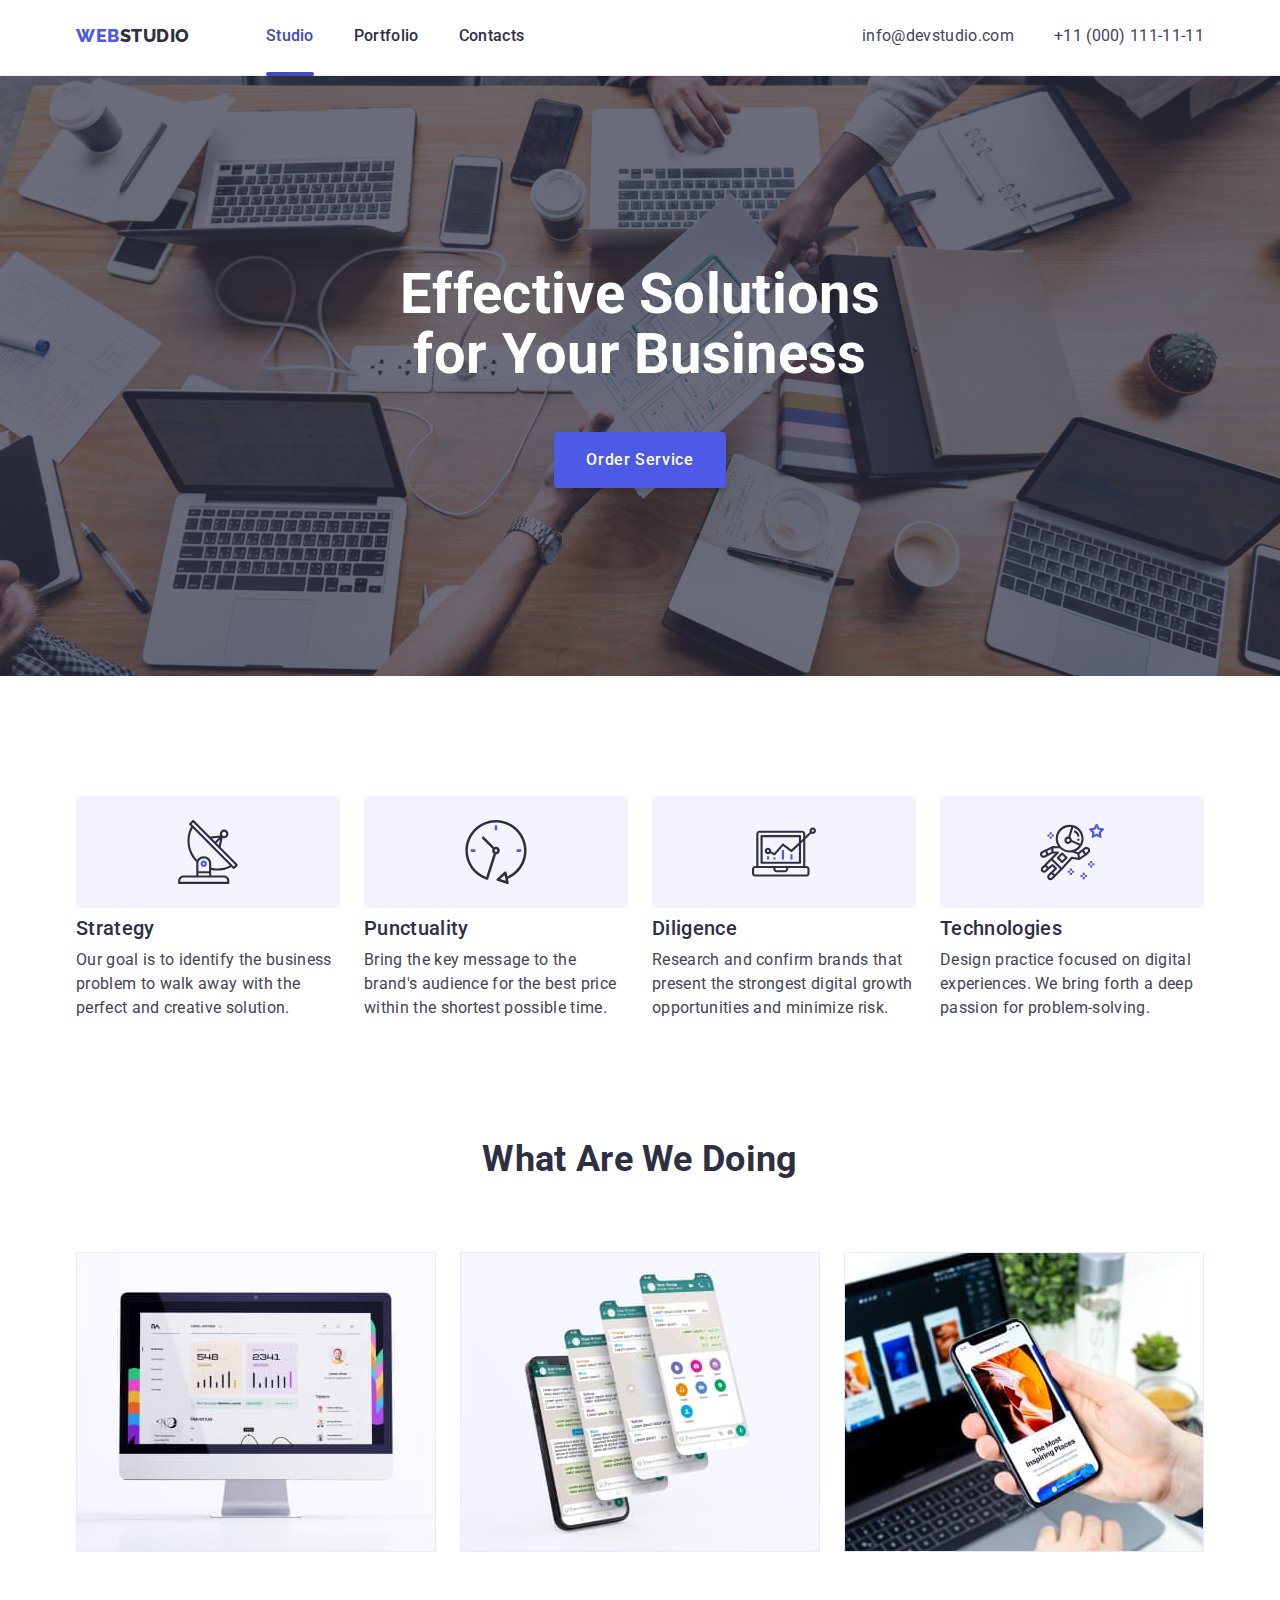
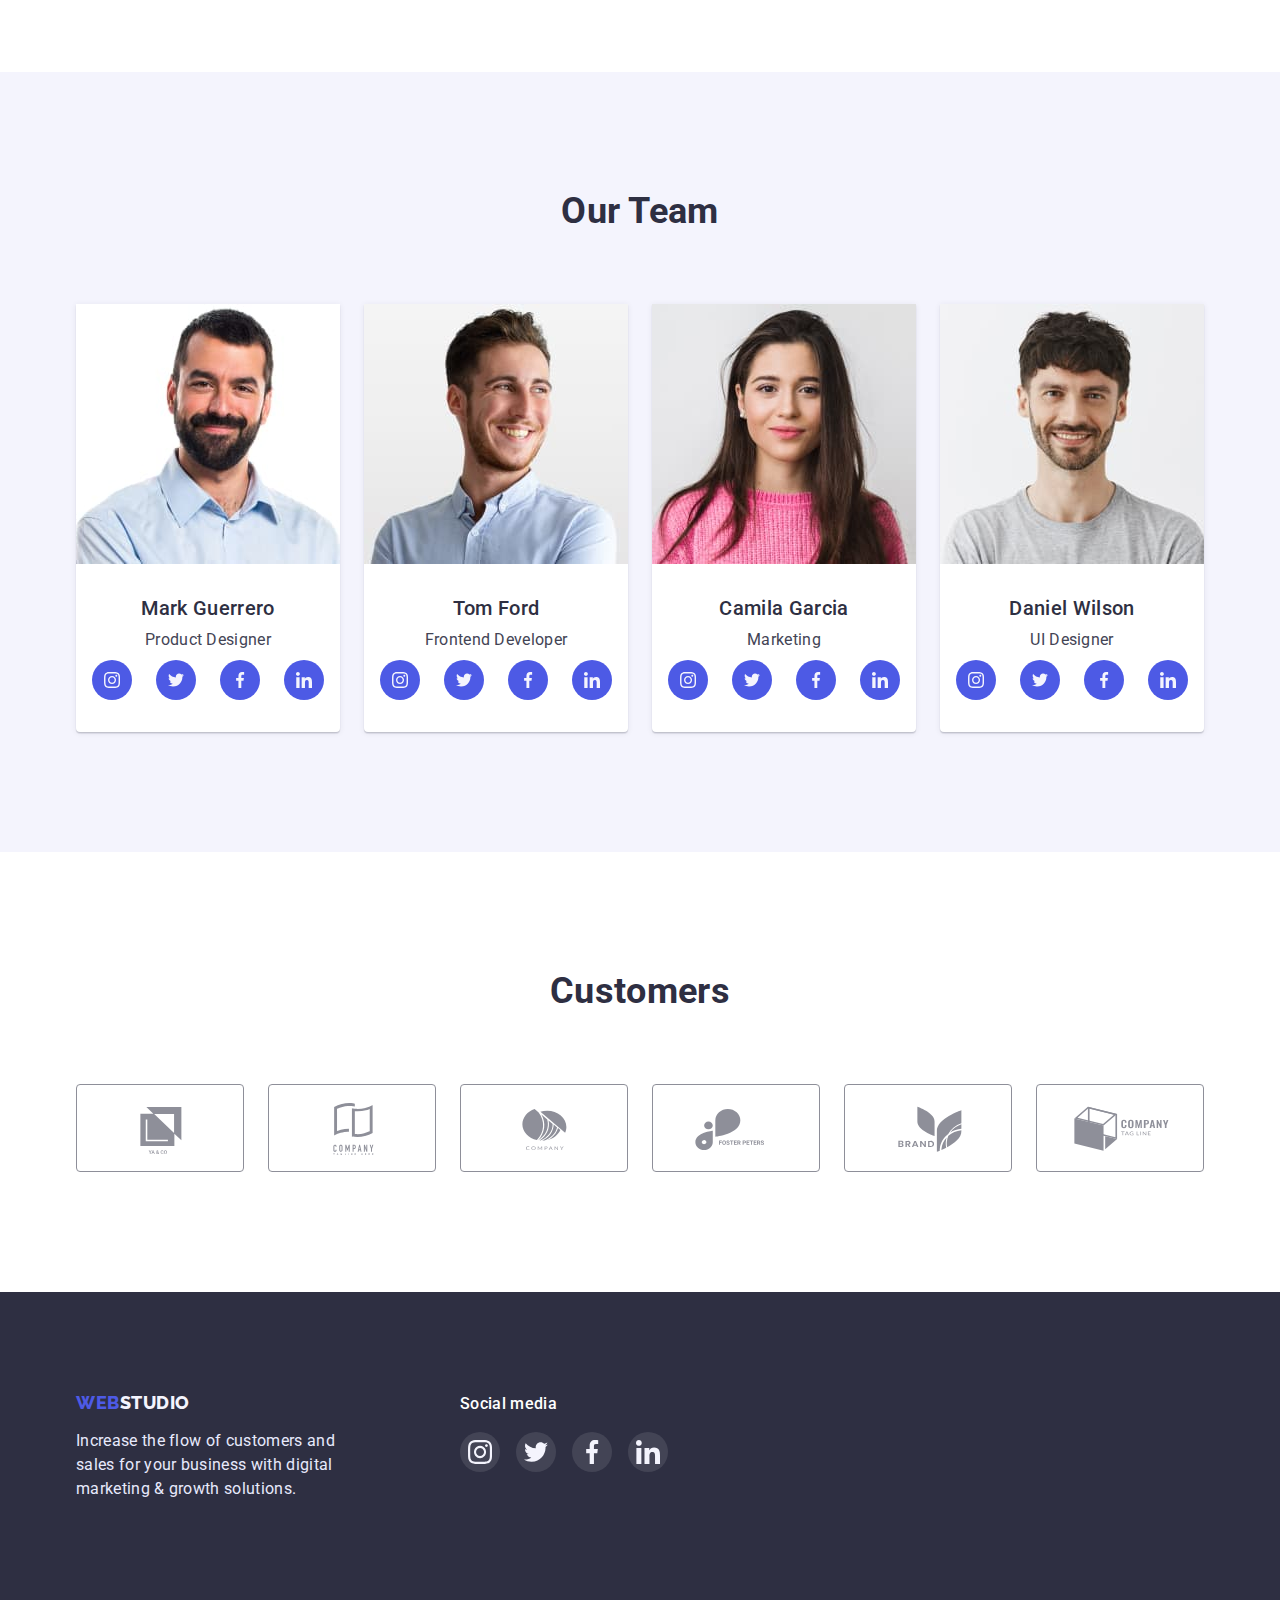
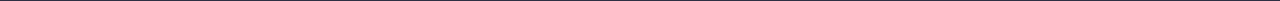
==== index.html @ 33df3042 "Initial commit" ====
<!DOCTYPE html>
<html lang="en">
  <head>
    <meta charset="UTF-8" />
    <meta http-equiv="X-UA-Compatible" content="IE=edge" />
    <meta name="viewport" content="width=device-width, initial-scale=1.0" />
    <title>Main Page</title>
    <link rel="preconnect" href="https://fonts.googleapis.com" />
    <link rel="preconnect" href="https://fonts.gstatic.com" crossorigin />
    <link
      href="https://fonts.googleapis.com/css2?family=Raleway:wght@800&family=Roboto:wght@400;500;700;900&display=swap"
      rel="stylesheet"
    />
    <link
      rel="stylesheet"
      href="https://cdnjs.cloudflare.com/ajax/libs/modern-normalize/1.1.0/modern-normalize.min.css"
    />
    <link rel="stylesheet" href="./css/styles.css" />
  </head>
  <body>
    <header class="header">
      <div class="container header-container">
        <nav class="header-navigation">
          <a href="./index.html" class="logo header-logo link"
            ><span class="accent">Web</span>Studio</a
          >
          <ul class="header-list list">
            <li class="header-item">
              <a href="./index.html" class="header-link link active">Studio</a>
            </li>
            <li class="header-item">
              <a href="./portfolio.html" class="header-link link">Portfolio</a>
            </li>
            <li class="header-item">
              <a href="" class="header-link link">Contacts</a>
            </li>
          </ul>
        </nav>
        <address class="header-address">
          <ul class="address-list list">
            <li class="address-item">
              <a href="mailto:info@devstudio.com" class="header-mail link"
                >info@devstudio.com</a
              >
            </li>
            <li>
              <a href="tel:+110001111111" class="header-tel link"
                >+11 (000) 111-11-11</a
              >
            </li>
          </ul>
        </address>
      </div>
    </header>
    <main>
      <div class="overlay">
        <section class="hero">
          <div class="container">
            <h1 class="hero-title">
              Effective Solutions <br />
              for Your Business
            </h1>
            <button type="button" class="hero-btn" data-modal-open>
              Order Service
            </button>
          </div>
        </section>
      </div>
      <div class="backdrop is-hidden" data-modal>
        <div class="modal">
          <button type="button" class="modal-btn" data-modal-close>
            <svg class="modal-btn-icon" width="8" height="8">
              <use href="./images/icons.svg#close-black"></use>
            </svg>
          </button>
        </div>
      </div>
      <section class="benefits section">
        <div class="container">
          <h2 class="visually-hidden">Our advantages</h2>
          <ul class="benefits-list list">
            <li class="benefits-item">
              <div class="benefits-thumb">
                <svg class="benefits-icon">
                  <use href="./images/icons.svg#antenna"></use>
                </svg>
              </div>
              <h3 class="benefits-title">Strategy</h3>
              <p class="benefits-item-text">
                Our goal is to identify the business problem to walk away with
                the perfect and creative solution.
              </p>
            </li>
            <li class="benefits-item">
              <div class="benefits-thumb">
                <svg class="benefits-icon">
                  <use href="./images/icons.svg#clock"></use>
                </svg>
              </div>
              <h3 class="benefits-title">Punctuality</h3>
              <p class="benefits-item-text">
                Bring the key message to the brand's audience for the best price
                within the shortest possible time.
              </p>
            </li>
            <li class="benefits-item">
              <div class="benefits-thumb">
                <svg class="benefits-icon">
                  <use href="./images/icons.svg#diagram"></use>
                </svg>
              </div>
              <h3 class="benefits-title">Diligence</h3>
              <p class="benefits-item-text">
                Research and confirm brands that present the strongest digital
                growth opportunities and minimize risk.
              </p>
            </li>
            <li class="benefits-item">
              <div class="benefits-thumb">
                <svg class="benefits-icon">
                  <use href="./images/icons.svg#astronaut"></use>
                </svg>
              </div>
              <h3 class="benefits-title">Technologies</h3>
              <p class="benefits-item-text">
                Design practice focused on digital experiences. We bring forth a
                deep passion for problem-solving.
              </p>
            </li>
          </ul>
        </div>
      </section>
      <section class="case section">
        <div class="container">
          <h2 class="case-title">What are we doing</h2>
          <ul class="case-list list">
            <li class="case-item">
              <img src="./images/img-1.jpg" alt="Apple iMak" width="360" />
            </li>
            <li class="case-item">
              <img src="./images/img-2.jpg" alt="Apple iphone" width="360" />
            </li>
            <li class="case-item">
              <img
                src="./images/img-3.jpg"
                alt="iphone and notebook"
                width="360"
              />
            </li>
          </ul>
        </div>
      </section>
      <section class="team section">
        <div class="container">
          <h2 class="team-title">Our Team</h2>
          <ul class="team-list list">
            <li class="team-item">
              <img
                class="team-item-img"
                src="./images/photo-1.jpg"
                alt="Mark Guerrero"
                width="264"
              />
              <h3 class="team-item-title">Mark Guerrero</h3>
              <p class="team-item-text">Product Designer</p>
              <ul class="team-soc-list list">
                <li class="team-soc-item">
                  <a class="team-soc-link link" href="">
                    <svg class="team-soc-icon" width="16" height="16">
                      <use href="./images/icons.svg#instagram"></use>
                    </svg>
                  </a>
                </li>
                <li class="team-soc-item">
                  <a class="team-soc-link link" href="">
                    <svg class="team-soc-icon" width="16" height="16">
                      <use href="./images/icons.svg#twitter"></use>
                    </svg>
                  </a>
                </li>
                <li class="team-soc-item">
                  <a class="team-soc-link link" href="">
                    <svg class="team-soc-icon" width="16" height="16">
                      <use href="./images/icons.svg#facebook"></use>
                    </svg>
                  </a>
                </li>
                <li class="team-soc-item">
                  <a class="team-soc-link link" href="">
                    <svg class="team-soc-icon" width="16" height="16">
                      <use href="./images/icons.svg#linkedin"></use>
                    </svg>
                  </a>
                </li>
              </ul>
            </li>
            <li class="team-item">
              <img
                class="team-item-img"
                src="./images/photo-2.jpg"
                alt="Tom Ford"
                width="264"
              />
              <h3 class="team-item-title">Tom Ford</h3>
              <p class="team-item-text">Frontend Developer</p>
              <ul class="team-soc-list list">
                <li class="team-soc-item">
                  <a class="team-soc-link link" href="">
                    <svg class="team-soc-icon" width="16" height="16">
                      <use href="./images/icons.svg#instagram"></use>
                    </svg>
                  </a>
                </li>
                <li class="team-soc-item">
                  <a class="team-soc-link link" href="">
                    <svg class="team-soc-icon" width="16" height="16">
                      <use href="./images/icons.svg#twitter"></use>
                    </svg>
                  </a>
                </li>
                <li class="team-soc-item">
                  <a class="team-soc-link link" href="">
                    <svg class="team-soc-icon" width="16" height="16">
                      <use href="./images/icons.svg#facebook"></use>
                    </svg>
                  </a>
                </li>
                <li class="team-soc-item">
                  <a class="team-soc-link link" href="">
                    <svg class="team-soc-icon" width="16" height="16">
                      <use href="./images/icons.svg#linkedin"></use>
                    </svg>
                  </a>
                </li>
              </ul>
            </li>
            <li class="team-item">
              <img
                class="team-item-img"
                src="./images/photo-3.jpg"
                alt="Camila Garcia"
                width="264"
              />
              <h3 class="team-item-title">Camila Garcia</h3>
              <p class="team-item-text">Marketing</p>
              <ul class="team-soc-list list">
                <li class="team-soc-item">
                  <a class="team-soc-link link" href="">
                    <svg class="team-soc-icon" width="16" height="16">
                      <use href="./images/icons.svg#instagram"></use>
                    </svg>
                  </a>
                </li>
                <li class="team-soc-item">
                  <a class="team-soc-link link" href="">
                    <svg class="team-soc-icon" width="16" height="16">
                      <use href="./images/icons.svg#twitter"></use>
                    </svg>
                  </a>
                </li>
                <li class="team-soc-item">
                  <a class="team-soc-link link" href="">
                    <svg class="team-soc-icon" width="16" height="16">
                      <use href="./images/icons.svg#facebook"></use>
                    </svg>
                  </a>
                </li>
                <li class="team-soc-item">
                  <a class="team-soc-link link" href="">
                    <svg class="team-soc-icon" width="16" height="16">
                      <use href="./images/icons.svg#linkedin"></use>
                    </svg>
                  </a>
                </li>
              </ul>
            </li>
            <li class="team-item">
              <img
                class="team-item-img"
                src="./images/photo-4.jpg"
                alt="Daniel Wilson"
                width="264"
              />
              <h3 class="team-item-title">Daniel Wilson</h3>
              <p class="team-item-text">UI Designer</p>
              <ul class="team-soc-list list">
                <li class="team-soc-item">
                  <a class="team-soc-link link" href="">
                    <svg class="team-soc-icon" width="16" height="16">
                      <use href="./images/icons.svg#instagram"></use>
                    </svg>
                  </a>
                </li>
                <li class="team-soc-item">
                  <a class="team-soc-link link" href="">
                    <svg class="team-soc-icon" width="16" height="16">
                      <use href="./images/icons.svg#twitter"></use>
                    </svg>
                  </a>
                </li>
                <li class="team-soc-item">
                  <a class="team-soc-link link" href="">
                    <svg class="team-soc-icon" width="16" height="16">
                      <use href="./images/icons.svg#facebook"></use>
                    </svg>
                  </a>
                </li>
                <li class="team-soc-item">
                  <a class="team-soc-link link" href="">
                    <svg class="team-soc-icon" width="16" height="16">
                      <use href="./images/icons.svg#linkedin"></use>
                    </svg>
                  </a>
                </li>
              </ul>
            </li>
          </ul>
        </div>
      </section>
      <section class="customers section">
        <div class="container">
          <h2 class="customer-title">Customers</h2>
          <ul class="customer-list list">
            <li class="customer-item">
              <a class="customer-link link" href="">
                <svg class="customer-icon" width="104" height="56">
                  <use href="./images/icons.svg#logo-1"></use>
                </svg>
              </a>
            </li>
            <li class="customer-item">
              <a class="customer-link link" href="">
                <svg class="customer-icon" width="104" height="56">
                  <use href="./images/icons.svg#logo-2"></use>
                </svg>
              </a>
            </li>
            <li class="customer-item">
              <a class="customer-link link" href="">
                <svg class="customer-icon" width="104" height="56">
                  <use href="./images/icons.svg#logo-3"></use>
                </svg>
              </a>
            </li>
            <li class="customer-item">
              <a class="customer-link link" href="">
                <svg class="customer-icon" width="104" height="56">
                  <use href="./images/icons.svg#logo-4"></use>
                </svg>
              </a>
            </li>
            <li class="customer-item">
              <a class="customer-link link" href="">
                <svg class="customer-icon" width="104" height="56">
                  <use href="./images/icons.svg#logo-5"></use>
                </svg>
              </a>
            </li>
            <li class="customer-item">
              <a class="customer-link link" href="">
                <svg class="customer-icon" width="104" height="56">
                  <use href="./images/icons.svg#logo-6"></use>
                </svg>
              </a>
            </li>
          </ul>
        </div>
      </section>
    </main>
    <footer class="footer">
      <div class="container footer-container">
        <div>
          <a href="./index.html" class="logo footer-logo link"
            ><span class="accent">Web</span>Studio</a
          >
          <p class="footer-text">
            Increase the flow of customers and sales for your business with
            digital marketing & growth solutions.
          </p>
        </div>
        <div class="footer-soc">
          <h4 class="footer-soc-title">Social media</h4>
          <ul class="footer-soc-list list">
            <li class="footer-soc-item">
              <a class="footer-soc-link link" href="">
                <svg class="footer-soc-icon" width="24" height="24">
                  <use href="./images/icons.svg#instagram"></use>
                </svg>
              </a>
            </li>
            <li class="footer-soc-item">
              <a class="footer-soc-link link" href="">
                <svg class="footer-soc-icon" width="24" height="24">
                  <use href="./images/icons.svg#twitter"></use>
                </svg>
              </a>
            </li>
            <li class="footer-soc-item">
              <a class="footer-soc-link link" href="">
                <svg class="footer-soc-icon" width="24" height="24">
                  <use href="./images/icons.svg#facebook"></use>
                </svg>
              </a>
            </li>
            <li class="footer-soc-item">
              <a class="footer-soc-link link" href="">
                <svg class="footer-soc-icon" width="24" height="24">
                  <use href="./images/icons.svg#linkedin"></use>
                </svg>
              </a>
            </li>
          </ul>
        </div>
      </div>
    </footer>
    <script src="./js/modal.js"></script>
  </body>
</html>
---- css/styles.css ----
:root {
  --primary-text-color: #434455;
  --primary-bg-color: #e5e5e5;
  --title-text-color: #2e2f42;
  --accent-color: #4d5ae5;
  --hover-bg-color: #404bbf;
  --timing-function: cubic-bezier(0.4, 0, 0.2, 1);
  --time: 250ms;
}

body {
  color: var(--primary-text-color);
  font-family: 'Roboto', sans-serif;
  letter-spacing: 0.02em;
}

.link {
  text-decoration: none;
}

.list {
  list-style: none;
}

h1,
h2,
h3,
h4,
h5,
h6,
p {
  margin: 0;
}

ul {
  margin: 0;
  padding-left: 0;
}

.container {
  margin-left: auto;
  margin-right: auto;
  width: 1158px;
  padding-left: 15px;
  padding-right: 15px;
  /* outline: 2px solid tomato; */
}

.section {
  padding-top: 120px;
  padding-bottom: 120px;
}

img {
  display: block;
}

.visually-hidden {
  position: absolute;
  width: 1px;
  height: 1px;
  margin: -1px;
  border: 0;
  padding: 0;
  clip: rect(0 0 0 0);
  overflow: hidden;
}

/* --------HEADER-------- */

.header {
  border-bottom: 1px solid #e7e9fc;
  padding-top: 24px;
  padding-bottom: 27px;

  background-color: #ffffff;
}

.header-container {
  display: flex;
  justify-content: space-between;
  align-items: center;
}

.header-navigation {
  display: flex;
}

.logo {
  font-family: 'Raleway';
  font-weight: 800;
  letter-spacing: 0.03em;
  text-transform: uppercase;
}

.header-logo {
  margin-right: 76px;

  font-size: 18px;
  line-height: 1.33;
  color: #2e2f42;
  transition: color var(--time) var(--timing-function);
}

.logo .accent {
  color: var(--accent-color);
}

.logo:hover,
.logo:focus {
  color: var(--accent-color);
}

.header-list {
  display: flex;
}

.header-item:not(:last-child) {
  margin-right: 40px;
}

.header-item {
  position: relative;
}

.header-link {
  font-weight: 500;
  font-size: 16px;
  line-height: 1.5;
  color: var(--title-text-color);
  transition: color var(--time) var(--timing-function);
}

.header-link::after {
  position: absolute;
  content: '';
  left: 0;
  top: calc(100% + 24px);
  display: inline-block;
  width: 100%;
  height: 4px;
  border-radius: 2px;
  background-color: var(--hover-bg-color);
  opacity: 0;
}

.header-link:hover,
.header-link:focus {
  color: var(--hover-bg-color);
}

.header-link.active {
  color: var(--hover-bg-color);
}

.header-link.active::after {
  opacity: 1;
}

.header-mail,
.header-tel {
  font-style: normal;
  font-size: 16px;
  line-height: 1.5;
  color: inherit;
  transition: color var(--time) var(--timing-function);
}

.address-list {
  display: flex;
}

.address-item {
  margin-right: 40px;
}

.header-mail:hover,
.header-mail:focus,
.header-tel:hover,
.header-tel:focus {
  color: var(--hover-bg-color);
}

/* --------HERO-------- */

.overlay {
  max-width: 1440px;
  margin-left: auto;
  margin-right: auto;

  background-image: linear-gradient(
      rgba(46, 47, 66, 0.7),
      rgba(46, 47, 66, 0.7)
    ),
    url('../images/people-office.jpg');
  background-repeat: no-repeat;
  background-position: center;
  background-size: cover;
  background-color: #2e2f42;
}

.hero {
  padding-top: 188px;
  padding-bottom: 188px;

  text-align: center;
}

.hero-title {
  margin-bottom: 48px;

  font-size: 56px;
  line-height: calc(60 / 56);

  color: #ffffff;
}
.hero-btn {
  border-radius: 4px;
  border: none;
  padding: 16px 32px;

  font-family: inherit;
  font-weight: 500;
  font-size: 16px;
  line-height: 1.5;
  letter-spacing: 0.04em;
  color: #ffffff;
  background-color: var(--accent-color);
  box-shadow: 0px 4px 4px rgba(0, 0, 0, 0.15);

  cursor: pointer;

  transition: background-color var(--time) var(--timing-function);
}

.hero-btn:hover,
.hero-btn:focus {
  background-color: var(--hover-bg-color);
}

/* --------MODAL-------- */

.backdrop {
  position: fixed;
  top: 0;
  left: 0;
  width: 100%;
  height: 100%;
  background-color: rgba(46, 47, 66, 0.4);
  opacity: 1;
  visibility: visible;

  transition: opacity var(--time) var(--timing-function),
    visibility var(--time) var(--timing-function);
}

.modal {
  position: absolute;
  left: 50%;
  top: 50%;
  transform: translate(-50%, -50%) scale(1);

  width: 408px;
  height: 576px;
  border-radius: 4px;

  background-color: #fcfcfc;
  box-shadow: 0px 1px 1px rgba(0, 0, 0, 0.14), 0px 1px 3px rgba(0, 0, 0, 0.12),
    0px 2px 1px rgba(0, 0, 0, 0.2);
  opacity: 1;

  transition: transform var(--time) var(--timing-function);
}

.modal-btn {
  position: absolute;
  top: 24px;
  right: 24px;

  display: flex;
  justify-content: center;
  align-items: center;

  padding: 0;
  width: 24px;
  height: 24px;
  border-radius: 50%;

  color: #000000;
  background-color: #e7e9fc;
  border: 1px solid rgba(0, 0, 0, 0.1);

  transition: color var(--time) var(--timing-function),
    background-color var(--time) var(--timing-function);
}

.modal-btn-icon {
  fill: currentColor;
}

.modal-btn:hover,
.modal-btn:focus {
  color: #ffffff;
  background-color: var(--hover-bg-color);
  border-color: transparent;
}

.backdrop.is-hidden {
  visibility: hidden;
  opacity: 0;
  pointer-events: none;
}

.backdrop.is-hidden .modal {
  transform: translate(-50%, -50%) scale(1.1);
}

/* --------OUR ADVANTAGES-------- */



.benefits-list {
  display: flex;
  gap: 24px;
}

.benefits-item {
  flex-basis: calc((100% - 72px) / 4);
}

.benefits-thumb {
  height: 112px;
  padding-top: 24px;
  padding-bottom: 24px;
  margin-bottom: 8px;
  background: #f4f4fd;
  border-radius: 4px;
}

.benefits-icon {
  display: block;
  width: 64px;
  height: 64px;
  margin-left: auto;
  margin-right: auto;
}

.benefits-title {
  margin-bottom: 8px;

  font-weight: 500;
  font-size: 20px;
  line-height: 1.2;
  color: var(--title-text-color);
}
.benefits-item-text {
  font-size: 16px;
  line-height: 1.5;
}

/* --------WHAT ARE WE DOING-------- */

.case.section {
  padding-top: 0;
}

.case-title {
  margin-bottom: 72px;

  font-size: 36px;
  line-height: 1.11;
  text-align: center;
  text-transform: capitalize;
  color: var(--title-text-color);
}

.case-list {
  display: flex;
  justify-content: space-between;
}

/* --------OUR TEAM-------- */

.team {
  background-color: #f4f4fd;
}

.team-title {
  margin-bottom: 72px;

  font-size: 36px;
  line-height: 1.11;
  text-align: center;
  text-transform: capitalize;
  color: var(--title-text-color);
}

.team-list {
  display: flex;
  justify-content: space-between;
}

.team-item {
  padding-bottom: 32px;

  text-align: center;
  background: #ffffff;
  border-radius: 0px 0px 4px 4px;
  box-shadow: 0px 1px 6px rgba(46, 47, 66, 0.08),
    0px 1px 1px rgba(46, 47, 66, 0.16), 0px 2px 1px rgba(46, 47, 66, 0.08);
}

.team-item-title {
  margin-top: 32px;
  margin-bottom: 8px;

  font-weight: 500;
  font-size: 20px;
  line-height: 1.2;
  color: var(--title-text-color);
}

.team-item-text {
  font-size: 16px;
  line-height: 1.5;
}

.team-soc-list {
  display: flex;
  gap: 24px;
  justify-content: center;
  margin-top: 8px;
}

.team-soc-link {
  display: flex;
  width: 40px;
  height: 40px;
  justify-content: center;
  align-items: center;

  background-color: var(--accent-color);
  border-radius: 50%;

  transition: background-color var(--time) var(--timing-function);
}

.team-soc-link:hover,
.team-soc-link:focus {
  background-color: var(--hover-bg-color);
}

/* --------Customers-------- */

.customer-title {
  margin-bottom: 72px;

  font-size: 36px;
  line-height: 1.11;
  text-align: center;
  text-transform: capitalize;
  color: var(--title-text-color);
}

.customer-list {
  display: flex;
  gap: 24px;
  justify-content: center;
}

.customer-link {
  display: flex;
  width: 168px;
  height: 88px;
  justify-content: center;
  align-items: center;
  color: #8e8f99;

  border: 1px solid #8e8f99;
  border-radius: 4px;

  transition: color var(--time) var(--timing-function),
    border-color var(--time) var(--timing-function);
}

.customer-link:hover,
.customer-link:focus {
  color: var(--hover-bg-color);
  border-color: var(--hover-bg-color);
}

.customer-icon {
  fill: currentColor;
}

/* --------FOOTER-------- */

.footer {
  padding: 100px 0;

  background-color: var(--title-text-color);
}

.footer-container {
  display: flex;
}

.footer-logo {
  display: inline-block;
  margin-bottom: 16px;

  font-size: 18px;
  line-height: 1.17;
  color: #f4f4fd;
  transition: color var(--time) var(--timing-function);
}

.footer-text {
  width: 264px;

  font-size: 16px;
  line-height: 1.5;
  color: #e7e9fc;
}

.footer-soc {
  margin-left: 120px;
}

.footer-soc-title {
  margin-bottom: 16px;

  font-weight: 500;
  font-size: 16px;
  line-height: 1.5;
  color: #ffffff;
}

.footer-soc-list {
  display: flex;
  gap: 16px;
}

.footer-soc-link {
  display: flex;
  width: 40px;
  height: 40px;
  justify-content: center;
  align-items: center;

  background-color: rgba(255, 255, 255, 0.1);
  border-radius: 50%;

  transition: background-color var(--time) var(--timing-function);
}

.footer-soc-link:hover,
.footer-soc-link:focus {
  background-color: #31d0aa;
}

/* -------------PORTFOLIO PAGE------------- */

.examples.section {
  padding-top: 96px;
}

.examples-btn-list {
  display: flex;
  justify-content: center;
  margin-bottom: 72px;
}

.examples-btn-item:not(:last-child) {
  margin-right: 24px;
}

.examples-btn {
  padding: 12px 24px;
  border: 1px solid #e7e9fc;
  border-radius: 4px;

  font-family: inherit;
  font-weight: 500;
  font-size: 16px;
  line-height: 1.5;
  letter-spacing: 0.04em;
  color: var(--accent-color);
  background-color: #f4f4fd;

  cursor: pointer;

  transition: color var(--time) var(--timing-function),
    background-color var(--time) var(--timing-function),
    box-shadow var(--time) var(--timing-function),
    border-color var(--time) var(--timing-function);
}

.examples-btn:hover,
.examples-btn:focus {
  color: #ffffff;
  background-color: var(--hover-bg-color);
  border-color: transparent;

  box-shadow: 0px 3px 1px rgba(0, 0, 0, 0.1), 0px 2px 1px rgba(0, 0, 0, 0.08),
    0px 2px 2px rgba(0, 0, 0, 0.12);
}

.examples-list {
  display: flex;
  flex-wrap: wrap;
  row-gap: 48px;
  column-gap: 24px;
}

.examples-link {
  display: block;
  flex-basis: calc((100% - 48px) / 3);
  
  background-color: #ffffff;

  transition: box-shadow var(--time) var(--timing-function);
}

.examples-link:hover,
.examples-link:focus {
  box-shadow: 0px 1px 6px rgba(46, 47, 66, 0.08),
    0px 1px 1px rgba(46, 47, 66, 0.16), 0px 2px 1px rgba(46, 47, 66, 0.08);
}

.examples-item-title {
  margin-bottom: 8px;

  font-weight: 500;
  font-size: 20px;
  line-height: 1.2;
  color: var(--title-text-color);
}
.examples-text {
  font-size: 16px;
  line-height: 1.5;
  color: var(--primary-text-color);
}

.examples-thumb {
  position: relative;
  overflow: hidden;
}

.examples-overlay {
  position: absolute;
  top: 0;
  left: 0;
  width: 100%;
  height: 100%;

  padding: 40px 32px;
  background-color: var(--accent-color);

  transform: translateY(100%);
  transition: transform var(--time) var(--timing-function);
}

.examples-overlay-text {
  font-size: 16px;
  line-height: 1.5;
  color: #f4f4fd;
}

.examples-link:hover .examples-overlay,
.examples-link:focus .examples-overlay {
  transform: translateY(0);
}

.card-border {
  padding: 32px 16px 32px 16px;
  border-right: 1px solid #e7e9fc;
  border-bottom: 1px solid #e7e9fc;
  border-left: 1px solid #e7e9fc;
}
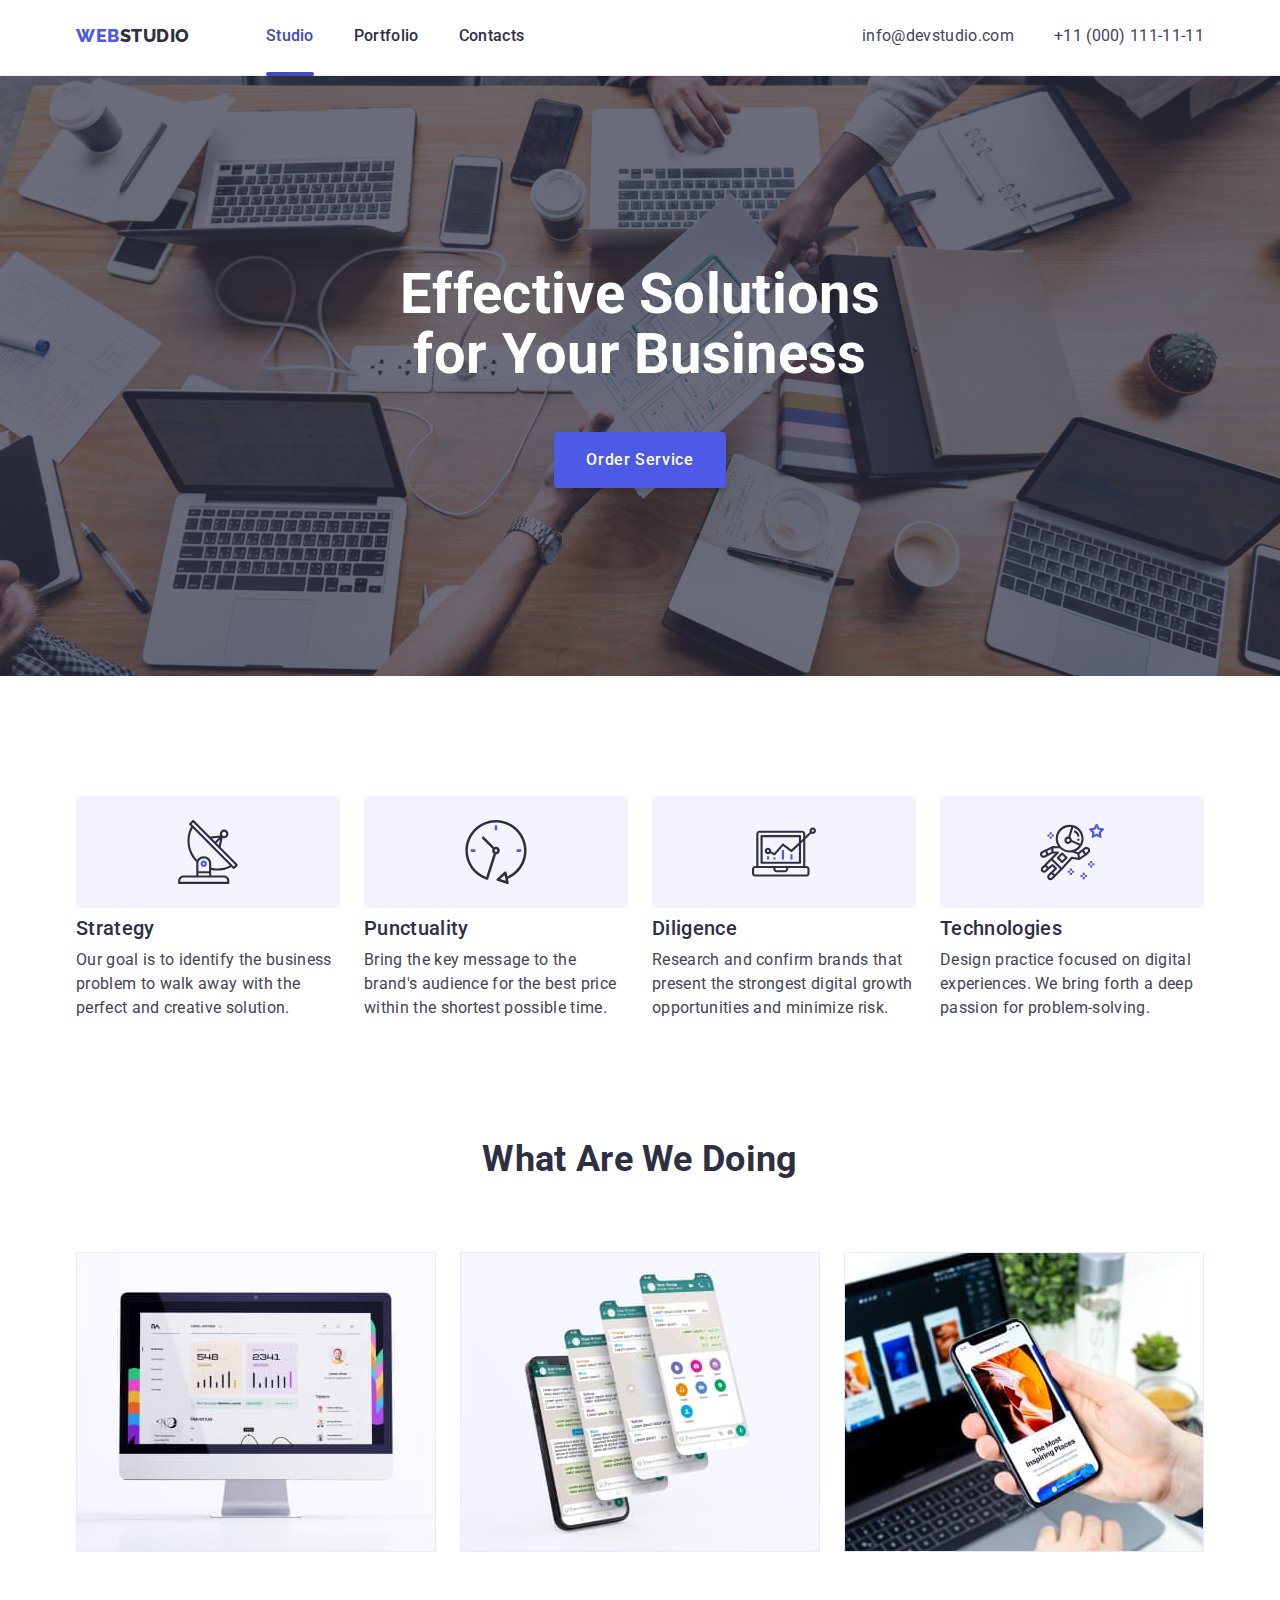
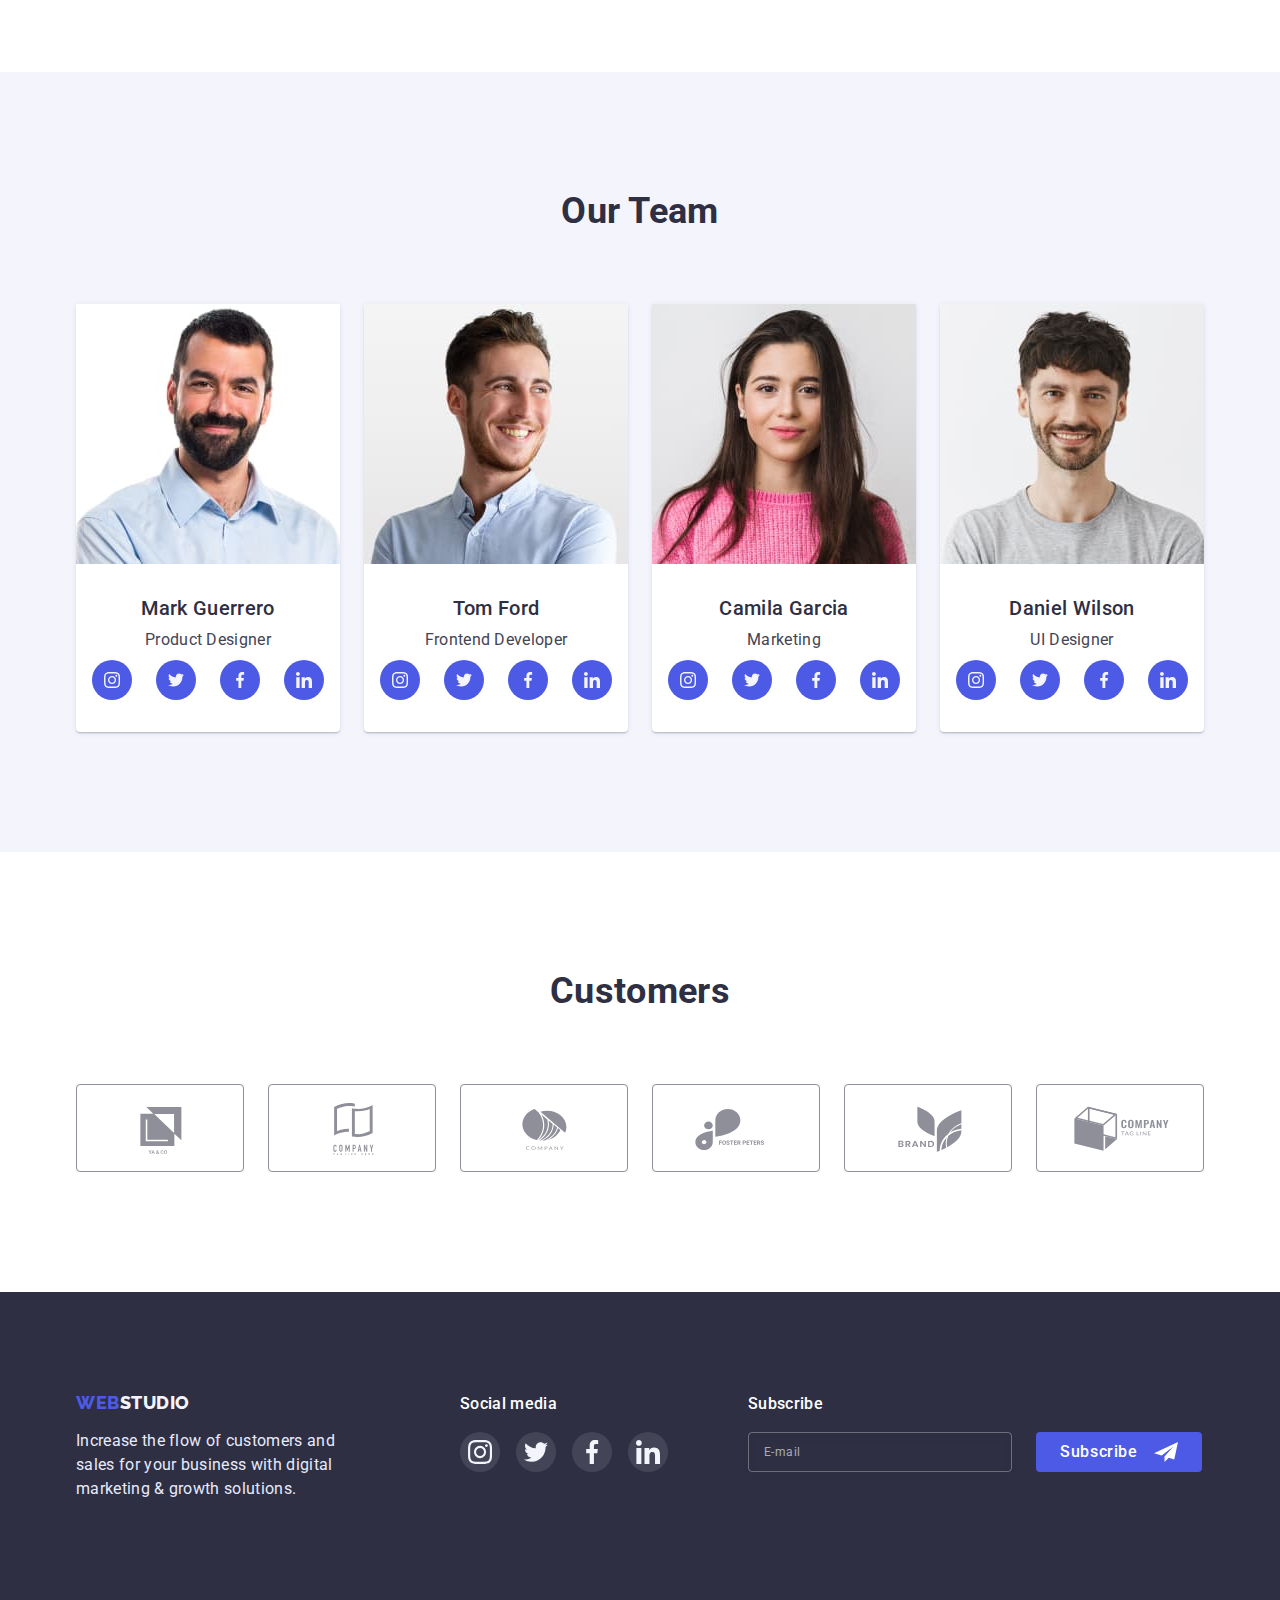
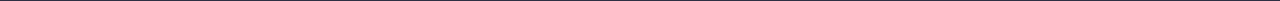
==== commit a2ec93c3: "Разметил и оформил формы" ====
--- a/index.html
+++ b/index.html
@@ -73,6 +73,58 @@
               <use href="./images/icons.svg#close-black"></use>
             </svg>
           </button>
+          <form class="form-order">
+            <p class="form-caption">
+              Leave your contacts and we will call you back
+            </p>
+            <label class="input-label">
+              <span class="label-text label-text-name">Name</span>
+              <input type="text" name="username" class="form-input" />
+              <svg class="form-order-icon" width="18" height="18">
+                <use href="./images/icons.svg#person-black"></use>
+              </svg>
+            </label>
+            <label class="input-label">
+              <span class="label-text">Phone</span>
+              <input type="tel" name="phone_number" class="form-input" />
+              <svg class="form-order-icon" width="18" height="24">
+                <use href="./images/icons.svg#phone-black"></use>
+              </svg>
+            </label>
+            <label class="input-label">
+              <span class="label-text">Email</span>
+              <input type="email" name="email" class="form-input" />
+              <svg class="form-order-icon" width="18" height="24">
+                <use href="./images/icons.svg#email-black"></use>
+              </svg>
+            </label>
+            <label class="textarea-label">
+              <span class="label-text">Comment</span>
+              <textarea
+                name="comment"
+                placeholder="Text input"
+                class="form-textarea"
+              >
+              </textarea>
+            </label>
+            <label class="checkbox-label">
+              <input
+                type="checkbox"
+                name="accept"
+                class="form-checkbox visually-hidden"
+              />
+              <span class="checkbox-border">
+                <svg class="checkbox-icon" width="10" height="8">
+                  <use href="./images/icons.svg#click"></use>
+                </svg>
+              </span>
+              <span class="checkbox-label-text"
+                >I accept the terms and conditions of the
+                <a href="" class="label-text-link">Privacy Policy</a>
+              </span>
+            </label>
+            <button type="submit" class="hero-btn form-order-btn">Send</button>
+          </form>
         </div>
       </div>
       <section class="benefits section">
@@ -411,6 +463,21 @@
             </li>
           </ul>
         </div>
+        <div class="form-footer-container">
+          <p class="form-footer-caption">Subscribe</p>
+          <form class="form-footer">
+            <label class="form-footer-label">
+              <span class="footer-label-text">E-mail</span>
+              <input type="email" name="subscribe" class="form-footer-input" />
+            </label>
+            <button type="submit" class="form-footer-btn">
+              <span class="footer-btn-text">Subscribe</span>
+              <svg class="footer-btn-icon" width="24" height="24">
+                <use href="./images/icons.svg#send"></use>
+              </svg>
+            </button>
+          </form>
+        </div>
       </div>
     </footer>
     <script src="./js/modal.js"></script>
--- a/css/styles.css
+++ b/css/styles.css
@@ -260,8 +260,9 @@
   top: 50%;
   transform: translate(-50%, -50%) scale(1);
 
+  padding: 72px 24px 24px;
   width: 408px;
-  height: 576px;
+  /* height: 584px; */
   border-radius: 4px;
 
   background-color: #fcfcfc;
@@ -305,6 +306,155 @@
   border-color: transparent;
 }
 
+/* --------MODAL-FORM-------- */
+
+.form-order {
+}
+
+.form-caption {
+  margin-bottom: 16px;
+
+  font-weight: 500;
+  font-size: 16px;
+  line-height: 1.5;
+  color: var(--title-text-color);
+  text-align: center;
+}
+
+.input-label {
+  position: relative;
+
+  display: flex;
+  flex-direction: column;
+  margin-bottom: 8px;
+}
+
+.textarea-label {
+  display: flex;
+  flex-direction: column;
+  margin-bottom: 16px;
+}
+
+.label-text {
+  margin-bottom: 4px;
+
+  font-size: 12px;
+  line-height: calc(14 / 12);
+  color: #8e8f99;
+  letter-spacing: 0.01em;
+}
+
+.label-text.label-text-name {
+  letter-spacing: 0.04em;
+}
+
+.form-input {
+  height: 40px;
+  padding-left: 38px;
+
+  border: 1px solid rgba(33, 33, 33, 0.2);
+  border-radius: 4px;
+  outline: none;
+
+  transition: border-color var(--time) var(--timing-function);
+}
+
+.form-input:focus {
+  border-color: var(--accent-color);
+}
+
+.form-order-icon {
+  position: absolute;
+  left: 16px;
+  bottom: 20px;
+  transform: translateY(50%);
+  fill: var(--title-text-color);
+  transition: fill var(--time) var(--timing-function);
+}
+
+.form-input:focus + .form-order-icon {
+  fill: var(--accent-color);
+}
+
+.form-textarea {
+  height: 120px;
+  padding-left: 16px;
+  resize: none;
+
+  border: 1px solid rgba(33, 33, 33, 0.2);
+  border-radius: 4px;
+  outline: none;
+}
+
+.form-textarea:focus {
+  border-color: var(--accent-color);
+}
+
+.form-textarea::placeholder {
+  font-size: 12px;
+  line-height: calc(14 / 12);
+  letter-spacing: 0.04em;
+  color: rgba(117, 117, 117, 0.5);
+}
+
+.checkbox-label {
+  display: flex;
+  gap: 8px;
+  align-items: center;
+}
+
+.checkbox-border {
+  display: flex;
+  align-items: center;
+  justify-content: center;
+  width: 16px;
+  height: 16px;
+
+  color: transparent;
+  border: 1.25px solid #2e2f42;
+  border-radius: 2px;
+
+  transition: color var(--time) var(--timing-function),
+    background-color var(--time) var(--timing-function),
+    border-color var(--time) var(--timing-function);
+}
+
+.checkbox-icon {
+  fill: currentColor;
+}
+
+.form-checkbox:checked + .checkbox-border {
+  color: #f4f4fd;
+  background-color: var(--hover-bg-color);
+  border-color: transparent;
+}
+
+.form-checkbox:focus + .checkbox-border {
+  border-color: var(--hover-bg-color);
+  border-width: 2px;
+}
+
+.checkbox-label-text {
+  font-size: 12px;
+  line-height: calc(14 / 12);
+  letter-spacing: 0.04em;
+
+  color: #757575;
+}
+
+.checkbox-label-text .label-text-link {
+  line-height: calc(16 / 12);
+  color: var(--accent-color);
+}
+
+.form-order-btn {
+  display: block;
+  min-width: 169px;
+  margin-top: 24px;
+  margin-left: auto;
+  margin-right: auto;
+}
+
 .backdrop.is-hidden {
   visibility: hidden;
   opacity: 0;
@@ -316,8 +466,6 @@
 }
 
 /* --------OUR ADVANTAGES-------- */
-
-
 
 .benefits-list {
   display: flex;
@@ -527,7 +675,8 @@
   margin-left: 120px;
 }
 
-.footer-soc-title {
+.footer-soc-title,
+.form-footer-caption {
   margin-bottom: 16px;
 
   font-weight: 500;
@@ -557,6 +706,81 @@
 .footer-soc-link:hover,
 .footer-soc-link:focus {
   background-color: #31d0aa;
+}
+
+/* --------FOOTER-FORM-------- */
+
+.form-footer-container {
+  margin-left: 80px;
+}
+
+.form-footer {
+  display: flex;
+  align-items: center;
+}
+
+.form-footer-label {
+  position: relative;
+}
+
+.footer-label-text {
+  position: absolute;
+  left: 16px;
+  top: 50%;
+  transform: translateY(-50%);
+
+  font-size: 12px;
+  line-height: 2;
+  letter-spacing: 0.04em;
+
+  color: rgba(255, 255, 255, 0.6);
+}
+
+.form-footer-input {
+  width: 264px;
+  height: 40px;
+  padding-left: 68px;
+  color: #ffffff;
+
+  border: 1px solid rgba(255, 255, 255, 0.3);
+  filter: drop-shadow(0px 4px 4px rgba(0, 0, 0, 0.15));
+  border-radius: 4px;
+  background-color: transparent;
+}
+
+.form-footer-btn {
+  display: flex;
+  align-items: center;
+  margin-left: 24px;
+  padding: 8px 24px;
+
+  border-radius: 4px;
+  border: none;
+
+  font-family: inherit;
+  font-weight: 500;
+  font-size: 16px;
+  line-height: 1.5;
+  letter-spacing: 0.04em;
+  color: #ffffff;
+  background-color: var(--accent-color);
+
+  cursor: pointer;
+
+  transition: background-color var(--time) var(--timing-function);
+}
+
+.form-footer-btn:hover,
+.form-footer-btn:focus {
+  background-color: var(--hover-bg-color);
+}
+
+.footer-btn-text {
+  margin-right: 16px;
+}
+
+.footer-btn-icon {
+  fill: currentColor;
 }
 
 /* -------------PORTFOLIO PAGE------------- */
@@ -616,7 +840,7 @@
 .examples-link {
   display: block;
   flex-basis: calc((100% - 48px) / 3);
-  
+
   background-color: #ffffff;
 
   transition: box-shadow var(--time) var(--timing-function);
@@ -626,6 +850,7 @@
 .examples-link:focus {
   box-shadow: 0px 1px 6px rgba(46, 47, 66, 0.08),
     0px 1px 1px rgba(46, 47, 66, 0.16), 0px 2px 1px rgba(46, 47, 66, 0.08);
+  outline: none;
 }
 
 .examples-item-title {
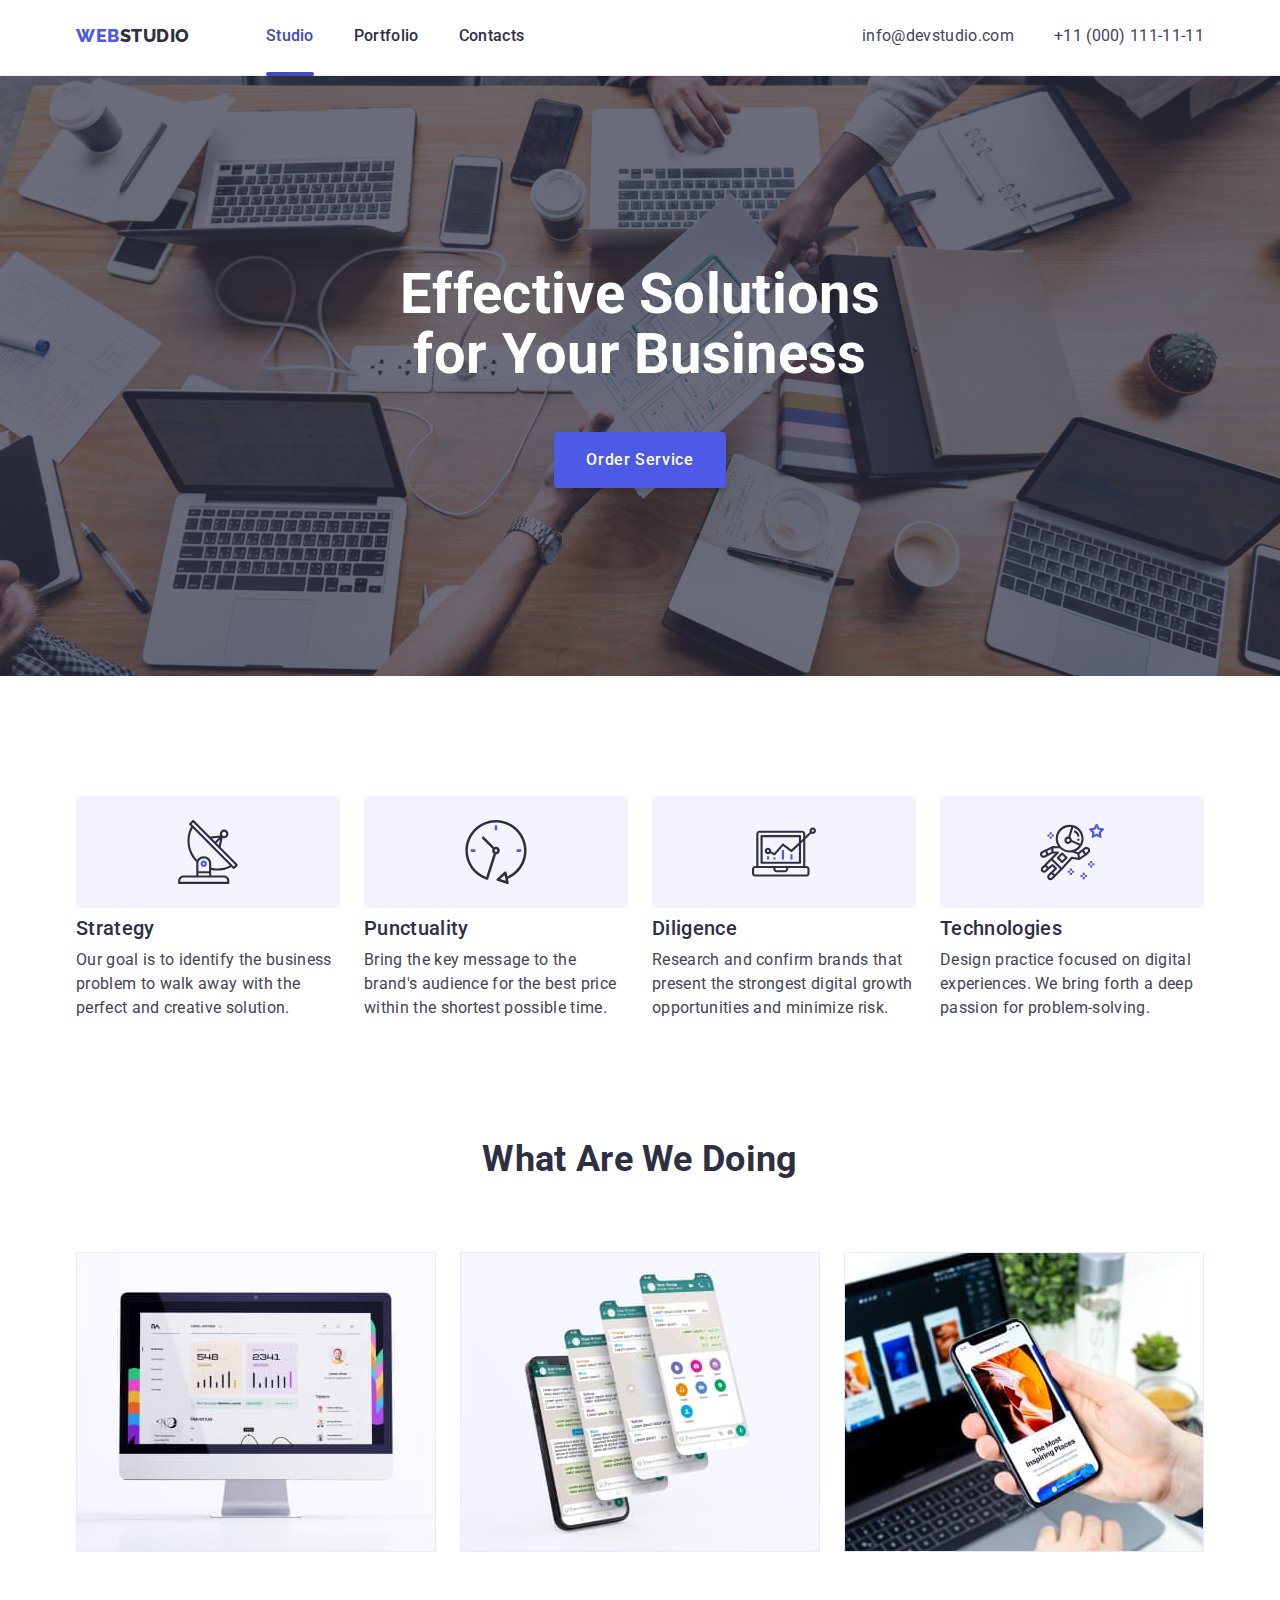
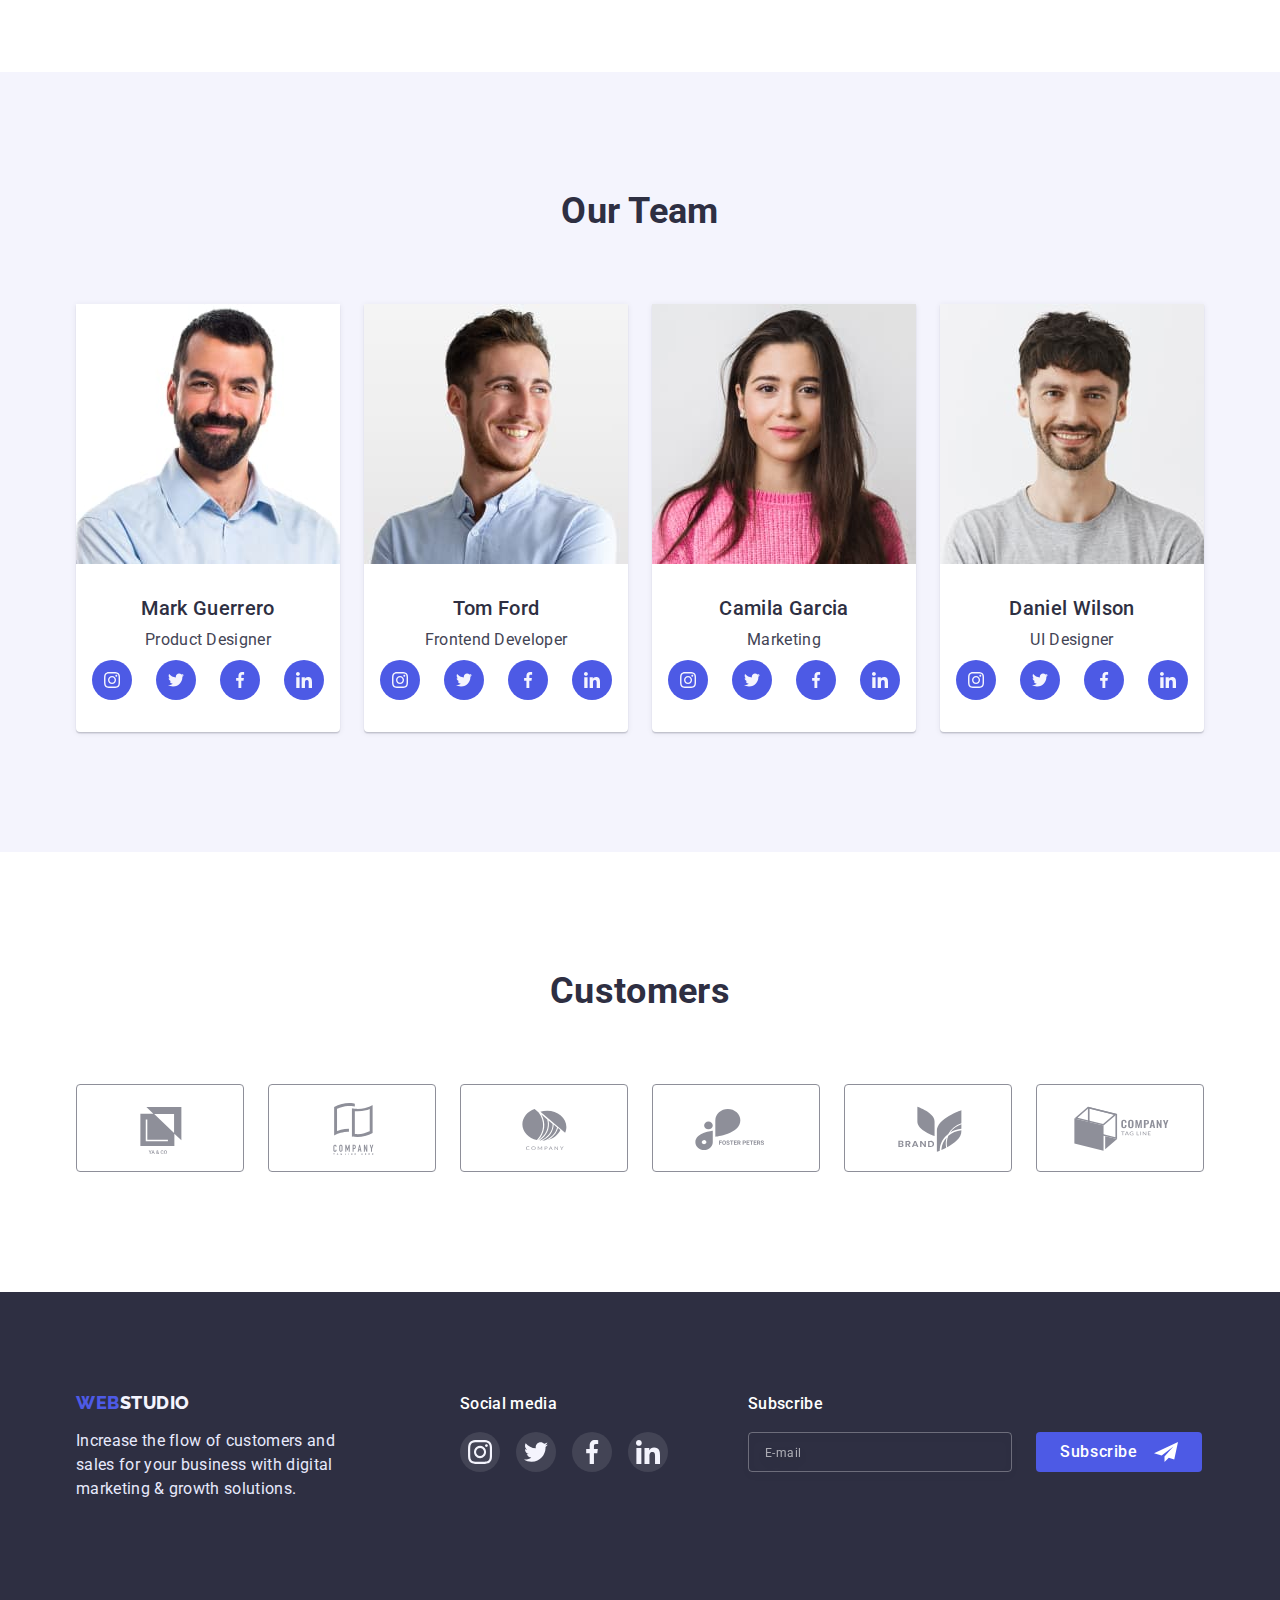
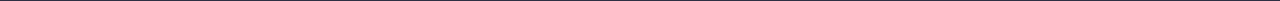
==== commit 04c5a185: "Исправил плейсхолдеры и кнопку закрытия модалки" ====
--- a/index.html
+++ b/index.html
@@ -104,8 +104,7 @@
                 name="comment"
                 placeholder="Text input"
                 class="form-textarea"
-              >
-              </textarea>
+              ></textarea>
             </label>
             <label class="checkbox-label">
               <input
@@ -467,8 +466,12 @@
           <p class="form-footer-caption">Subscribe</p>
           <form class="form-footer">
             <label class="form-footer-label">
-              <span class="footer-label-text">E-mail</span>
-              <input type="email" name="subscribe" class="form-footer-input" />
+              <input
+                type="email"
+                name="subscribe"
+                placeholder="E-mail"
+                class="form-footer-input"
+              />
             </label>
             <button type="submit" class="form-footer-btn">
               <span class="footer-btn-text">Subscribe</span>
--- a/css/styles.css
+++ b/css/styles.css
@@ -293,6 +293,8 @@
 
   transition: color var(--time) var(--timing-function),
     background-color var(--time) var(--timing-function);
+
+  cursor: pointer;
 }
 
 .modal-btn-icon {
@@ -720,32 +722,26 @@
 }
 
 .form-footer-label {
-  position: relative;
-}
-
-.footer-label-text {
-  position: absolute;
-  left: 16px;
-  top: 50%;
-  transform: translateY(-50%);
-
-  font-size: 12px;
-  line-height: 2;
-  letter-spacing: 0.04em;
-
-  color: rgba(255, 255, 255, 0.6);
 }
 
 .form-footer-input {
   width: 264px;
   height: 40px;
-  padding-left: 68px;
+  padding-left: 16px;
+
   color: #ffffff;
 
   border: 1px solid rgba(255, 255, 255, 0.3);
   filter: drop-shadow(0px 4px 4px rgba(0, 0, 0, 0.15));
   border-radius: 4px;
   background-color: transparent;
+}
+
+.form-footer-input::placeholder {
+  font-size: 12px;
+  line-height: 2;
+  letter-spacing: 0.04em;
+  color: rgba(255, 255, 255, 0.6);
 }
 
 .form-footer-btn {
